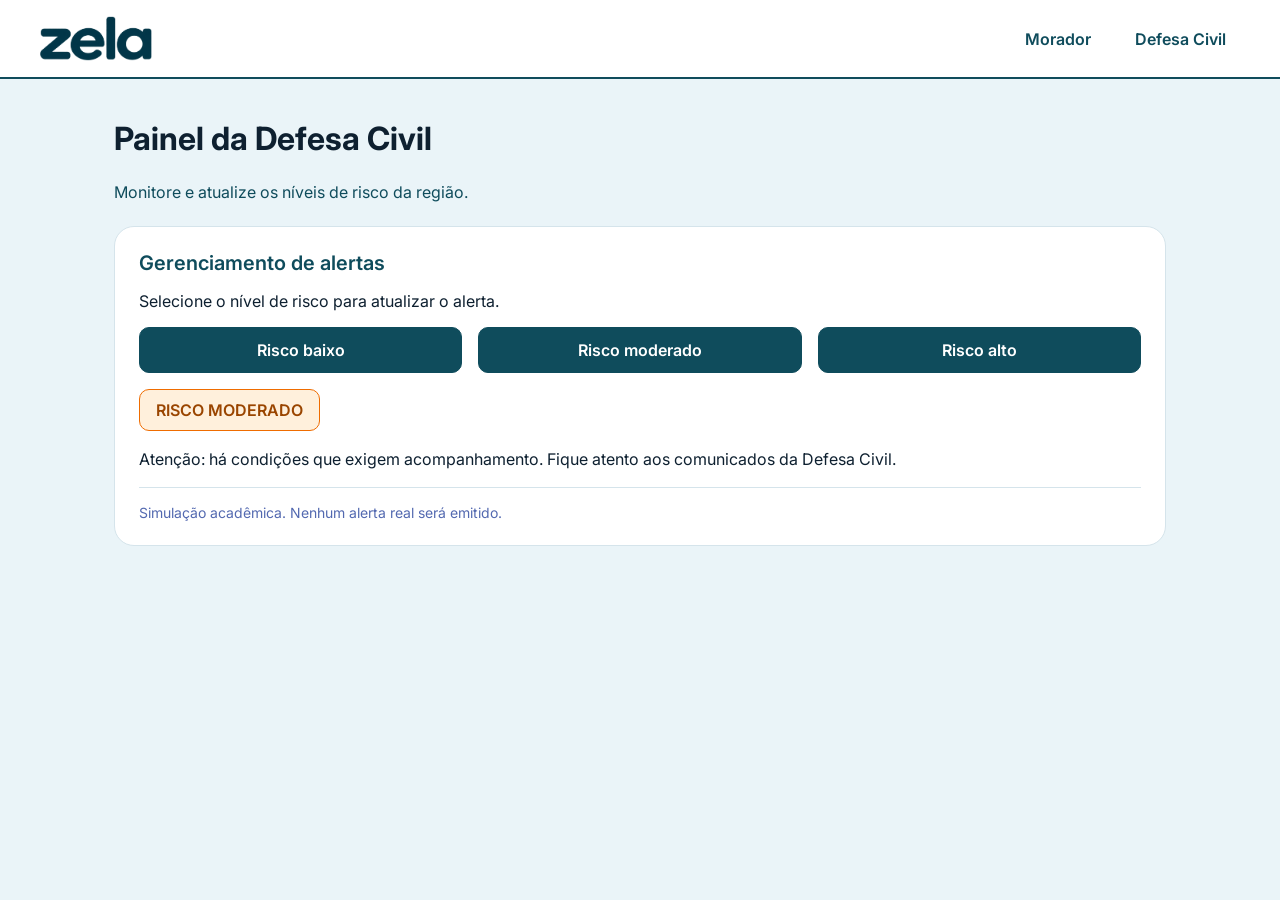
==== autoridade.html @ 82c98de3 "Implementação dos níveis de risco no painel da Defesa Civil" ====
<!DOCTYPE html>
<html lang="pt-BR">
<head>
    <meta charset="UTF-8">
    <meta name="viewport" content="width=device-width, initial-scale=1.0">
    <title>ZELA - Dashboard do Morador</title>
    <link rel="preconnect" href="https://fonts.googleapis.com">
    <link rel="preconnect" href="https://fonts.gstatic.com" crossorigin>
    <link href="https://fonts.googleapis.com/css2?family=Inter:wght@400;500;600;700&display=swap" rel="stylesheet">
    <link rel="stylesheet" href="css/style.css">
</head>

<body>

    <header class="cabecalho">
        <a href="index.html" class="cabecalho__marca">
            <img src="img/logo-zela.png" alt="ZELA" class="cabecalho__logo">
        </a>

        <nav class="cabecalho__navegacao">
            <a href="index.html" class="cabecalho__link">Morador</a>
            <a href="autoridade.html" class="cabecalho__link">Defesa Civil</a>
        </nav>
    </header>

    <main class="autoridade">

        <h1 class="autoridade__titulo">
            Painel da Defesa Civil
        </h1>

        <p class="autoridade__descricao">
            Monitore e atualize os níveis de risco da região.
        </p>

        <section class="gerenciamento">

            <h2 class="gerenciamento__titulo">
                Gerenciamento de alertas
            </h2>

            <p class="gerenciamento__descricao">
                Selecione o nível de risco para atualizar o alerta.
            </p>

            <button type="button" class="gerenciamento__botao" onclick="selecionarRiscoBaixo()">
                Risco baixo
            </button>

            <button type="button" class="gerenciamento__botao" onclick="selecionarRiscoModerado()">
                Risco moderado
            </button>

            <button type="button" class="gerenciamento__botao" onclick="selecionarRiscoAlto()">
                Risco alto
            </button>

            <p id="nivelRiscoAutoridade" class="gerenciamento__nivel">
                RISCO MODERADO
            </p>

            <p id="mensagemAlertaAutoridade" class="gerenciamento__mensagem">
                Atenção: há condições que exigem acompanhamento.
                Fique atento aos comunicados da Defesa Civil.
            </p>

            <p class="gerenciamento__aviso">
                Simulação acadêmica. Nenhum alerta real será emitido.
            </p>
        </section>

    </main>

<script src="js/autoridade.js"></script>


</body>
---- css/style.css ----
* {
    box-sizing: border-box;
}

body {
    margin: 0;
    background: #EAF4F8;
    color: #0E2030;
    font-family: 'Inter', Arial, sans-serif;
}

/* CABEÇALHO */

.cabecalho {
    display: flex;
    align-items: center;
    justify-content: space-between;
    padding: 16px 40px;
    background: #FFFFFF;
    border-bottom: 2px solid #0F4C5C;
    gap: 20px;
}

.cabecalho__marca {
    display: inline-flex;
    align-items: center;
    text-decoration: none;
}

.cabecalho__logo {
    height: 45px;
    width: auto;
    display: block;
}

.cabecalho__navegacao {
    display: flex;
    align-items: center;
    gap: 16px;
}

.cabecalho__link {
    color: #0F4C5C;
    font-size: 16px;
    font-weight: 600;
    text-decoration: none;
    padding: 10px 14px;
    border-radius: 8px;
}

.cabecalho__link:hover {
    background: #EAF4F8;
}

/* DASHBOARD DO MORADOR */

.morador {
    max-width: 1100px;
    margin: 0 auto;
    padding: 40px 24px;
    display: grid;
    grid-template-columns: 1fr;
    gap: 24px;
}

.morador__titulo {
    color: #0E2030;
    font-size: 32px;
    font-weight: 700;
    margin: 0;
}

.morador__descricao {
    color: #0F4C5C;
    font-size: 16px;
    margin: 0;
}

/* ALERTA DA REGIÃO */

.alerta {
    background: #FFFFFF;
    border: 1px solid #D5E4EB;
    border-radius: 20px;
    padding: 24px;
}

.alerta__titulo {
    color: #0F4C5C;
    font-size: 20px;
    font-weight: 600;
    margin: 0 0 16px;
}

.alerta__mensagem {
    color: #0E2030;
    font-size: 16px;
    line-height: 1.5;
    margin: 0;
}

/* NÍVEL DE RISCO */

.alerta__nivel {
    display: inline-block;
    background: #FFF0DC;
    color: #9A4500;
    border: 1px solid #EF6C00;
    border-radius: 10px;
    padding: 10px 16px;
    font-size: 16px;
    font-weight: 600;
    margin: 0 0 16px;
}

.alerta__aviso {
    color: #5369B0;
    font-size: 14px;
    border-top: 1px solid #D5E4EB;
    padding-top: 16px;
    margin: 20px 0 0;
}

/* CARD DE ROTAS E ABRIGOS */

.rotas {
    display: grid;
    grid-template-columns: 2fr auto auto 2fr;
    align-items: center;
    column-gap: 16px;
    row-gap: 8px;
    background: #FFFFFF;
    border: 1px solid #D5E4EB;
    border-radius: 20px;
    padding: 24px;
}

/* TÍTULO E DESCRIÇÃO DOS ABRIGOS */

.abrigos__titulo {
    grid-column: 1;
    grid-row: 1;
    color: #0F4C5C;
    font-size: 20px;
    font-weight: 600;
    margin: 0;
}

.abrigos__descricao {
    grid-column: 1;
    grid-row: 2;
    color: #0E2030;
    font-size: 14px;
    line-height: 1.5;
    margin: 0;
}

/* BOTÕES DOS ABRIGOS */

.abrigos__botao {
    background: #EAF4F8;
    color: #0F4C5C;
    border: 1px solid #0F4C5C;
    border-radius: 10px;
    padding: 12px 20px;
    font-family: inherit;
    font-size: 16px;
    font-weight: 600;
    cursor: pointer;
}

.abrigos__botao:hover {
    background: #D5E4EB;
}

.abrigos__botao--selecionado {
    background: #0F4C5C;
    color: #FFFFFF;
}

.abrigos__botao--selecionado:hover {
    background: #0E2030;
}

#botaoAbrigoA {
    grid-column: 2;
    grid-row: 1 / 3;
}

#botaoAbrigoB {
    grid-column: 3;
    grid-row: 1 / 3;
}

/* INFORMAÇÃO DO ABRIGO SELECIONADO */

.abrigos__informacao {
    grid-column: 4;
    grid-row: 1 / 3;
    background: #EAF4F8;
    border-left: 4px solid #0F4C5C;
    border-radius: 10px;
    padding: 12px;
    color: #0E2030;
    font-size: 14px;
    line-height: 1.5;
    margin: 0;
}

/* MAPA DE ROTAS */

.mapa {
    grid-column: 1 / -1;
    border-top: 1px solid #D5E4EB;
    padding-top: 20px;
    margin-top: 16px;
}

.mapa__imagem {
    width: 100%;
    max-width: 1150px;
    display: block;
    margin: 0 auto;
    border: 1px solid #D5E4EB;
    border-radius: 16px;
    box-shadow: 0 4px 12px rgba(14, 32, 48, 0.08);
}

.mapa__aviso {
    color: #5369B0;
    font-size: 14px;
    line-height: 1.5;
    margin: 16px 0 0;
}

/* PAINEL DA DEFESA CIVIL */

.autoridade {
    max-width: 1100px;
    margin: 0 auto;
    padding: 40px 24px;
    display: grid;
    gap: 24px;
}

.autoridade__titulo {
    color: #0E2030;
    font-size: 32px;
    font-weight: 700;
    margin: 0;
}

.autoridade__descricao {
    color: #0F4C5C;
    font-size: 16px;
    margin: 0;
}

/* GERENCIAMENTO DE ALERTAS */

.gerenciamento {
    background: #FFFFFF;
    border: 1px solid #D5E4EB;
    border-radius: 20px;
    padding: 24px;

    display: grid;
    grid-template-columns: 1fr 1fr 1fr;
    gap: 16px;
    align-items: center;
}

.gerenciamento__titulo {
    color: #0F4C5C;
    font-size: 20px;
    font-weight: 600;
    margin: 0;
}

.gerenciamento__descricao {
    color: #0E2030;
    font-size: 16px;
    margin: 0;
}

/* BOTÕES DE RISCO */

.gerenciamento__botao {
    background: #0F4C5C;
    color: #FFFFFF;
    border: 1px solid #0F4C5C;
    border-radius: 10px;
    padding: 12px 20px;
    font-family: inherit;
    font-size: 16px;
    font-weight: 600;
    cursor: pointer;
}

.gerenciamento__botao:hover {
    background: #0E2030;
}

/* ALERTA SELECIONADO */

.gerenciamento__nivel {
    background: #FFF0DC;
    color: #9A4500;
    border: 1px solid #EF6C00;
    border-radius: 10px;
    padding: 10px 16px;
    font-size: 16px;
    font-weight: 600;
    margin: 0;
}

.gerenciamento__mensagem {
    color: #0E2030;
    font-size: 16px;
    line-height: 1.5;
    margin: 0;
}

.gerenciamento__aviso {
    color: #5369B0;
    font-size: 14px;
    border-top: 1px solid #D5E4EB;
    padding-top: 16px;
    margin: 0;
    width: 100%;
}

.gerenciamento__titulo,
.gerenciamento__descricao,
.gerenciamento__nivel,
.gerenciamento__mensagem,
.gerenciamento__aviso {
    grid-column: 1 / -1;
}

.gerenciamento__nivel {
    justify-self: start;
}

.gerenciamento__nivel--baixo {
    background: #FFF8DB;
    color: #705400;
    border: 1px solid #F9A825;
}

.gerenciamento__nivel--moderado {
    background: #FFF0DC;
    color: #9A4500;
    border: 1px solid #EF6C00;
}

.gerenciamento__nivel--alto {
    background: #FCE8E8;
    color: #A31E1E;
    border: 1px solid #C62828;
}
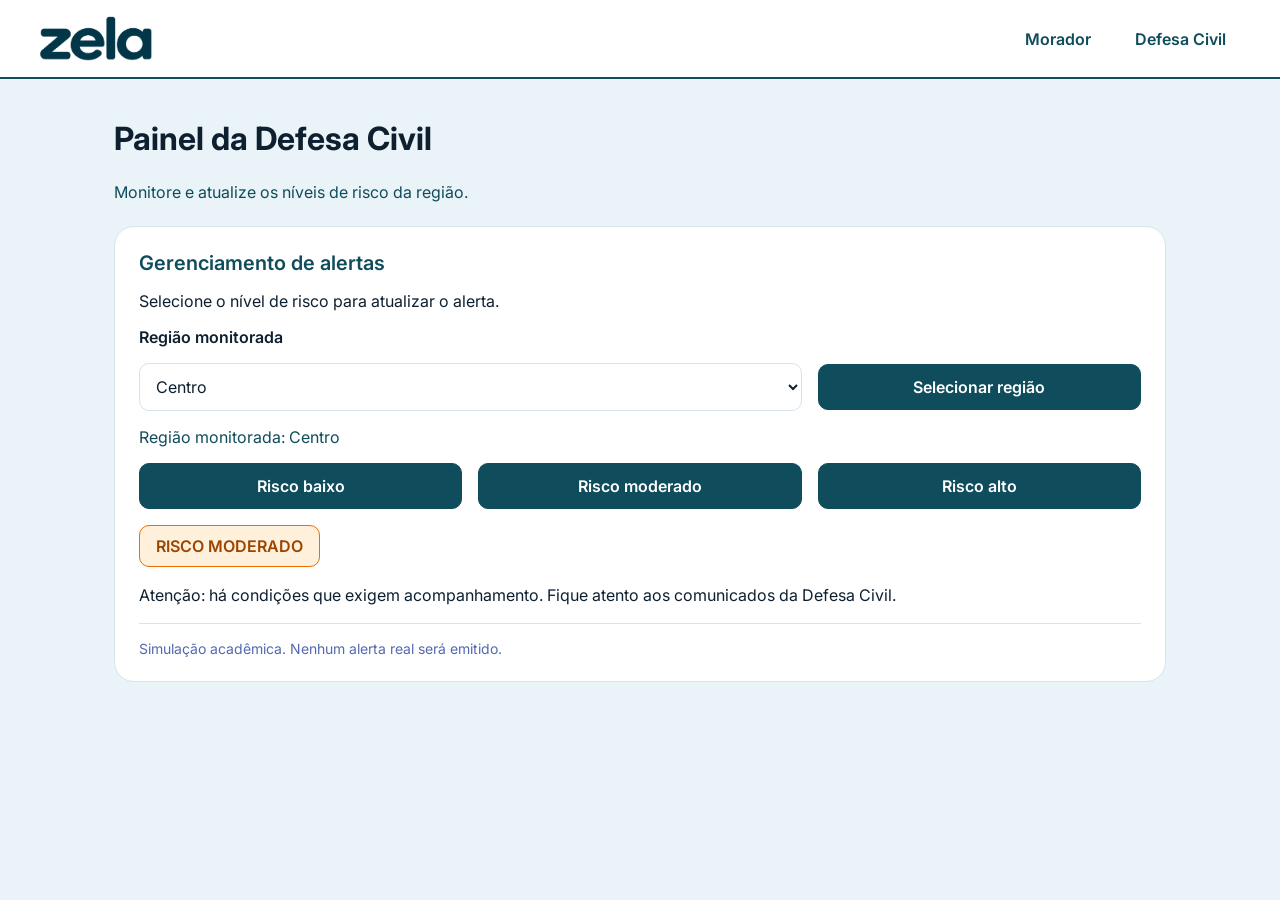
==== commit 6ec23324: "Implementa seleção da região monitorada." ====
--- a/autoridade.html
+++ b/autoridade.html
@@ -42,16 +42,34 @@
             <p class="gerenciamento__descricao">
                 Selecione o nível de risco para atualizar o alerta.
             </p>
+            
+            <label for="regiaoMonitorada" class="gerenciamento__rotulo">
+                Região monitorada
+            </label>
 
-            <button type="button" class="gerenciamento__botao" onclick="selecionarRiscoBaixo()">
+            <select id="regiaoMonitorada" class="gerenciamento__selecao">
+                <option value="Centro">Centro</option>
+                <option value="Zona Norte">Zona Norte</option>
+                <option value="Zona Sul">Zona Sul</option>
+            </select>
+
+            <button type="button" class="gerenciamento__botao gerenciamento__confirmar" onclick="atualizarRegiao()">
+                Selecionar região
+            </button>
+
+            <p id="mensagemRegiao" class="gerenciamento__regiao">
+                Região monitorada: Centro
+            </p>
+
+            <button type="button" class="gerenciamento__botao" onclick="selecionarRisco('baixo')">
                 Risco baixo
             </button>
 
-            <button type="button" class="gerenciamento__botao" onclick="selecionarRiscoModerado()">
+            <button type="button" class="gerenciamento__botao" onclick="selecionarRisco('moderado')">
                 Risco moderado
             </button>
 
-            <button type="button" class="gerenciamento__botao" onclick="selecionarRiscoAlto()">
+            <button type="button" class="gerenciamento__botao" onclick="selecionarRisco('alto')">
                 Risco alto
             </button>
 
--- a/css/style.css
+++ b/css/style.css
@@ -284,6 +284,35 @@
     margin: 0;
 }
 
+.gerenciamento__rotulo {
+    grid-column: 1 / -1;
+    font-size: 16px;
+    font-weight: 600;
+    color: #0E2030;
+}
+
+.gerenciamento__selecao {
+    grid-column: 1 / 3;
+    padding: 12px;
+    font-size: 16px;
+    font-family: inherit;
+    border: 1px solid #D5E4EB;
+    border-radius: 10px;
+    background: #FFFFFF;
+    color: #0E2030;
+}
+
+.gerenciamento__confirmar {
+    grid-column: 3;
+}
+
+.gerenciamento__regiao {
+    grid-column: 1 / -1;
+    margin: 0;
+    color: #0F4C5C;
+}
+
+
 /* BOTÕES DE RISCO */
 
 .gerenciamento__botao {
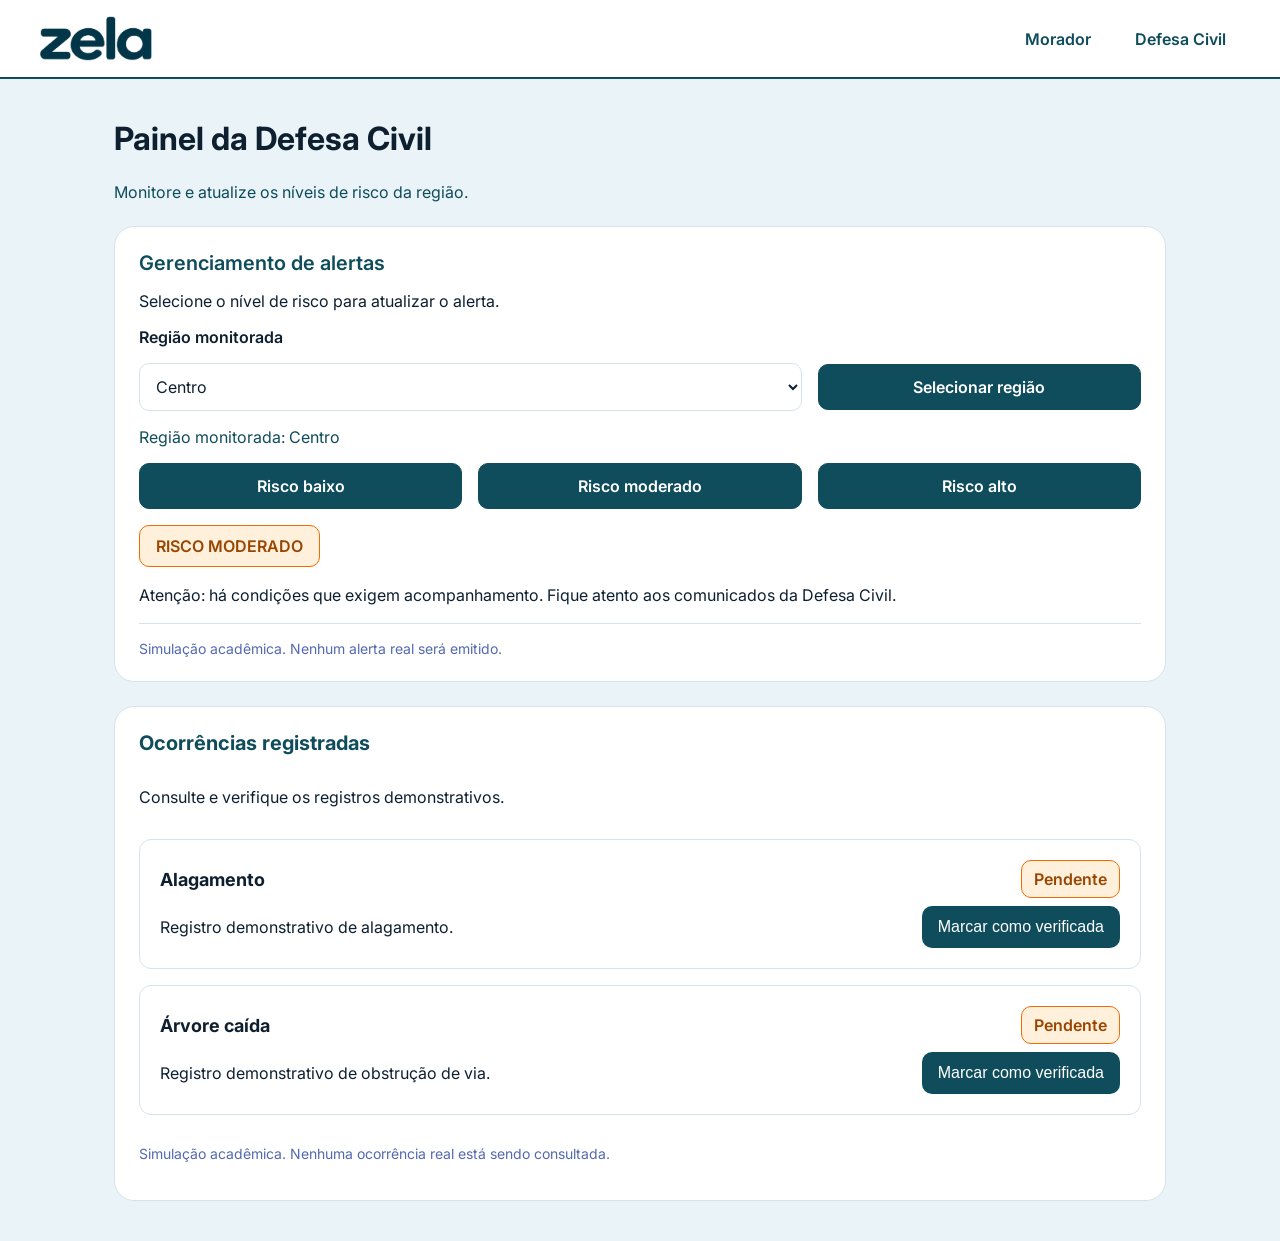
==== commit 39c9cb87: "Implementação do gerenciamento de ocorrências" ====
--- a/autoridade.html
+++ b/autoridade.html
@@ -87,6 +87,49 @@
             </p>
         </section>
 
+        <section class="ocorrencias">
+            <h2>Ocorrências registradas</h2>
+            <p>Consulte e verifique os registros demonstrativos.</p>
+
+            <article class="ocorrencias__item">
+                <h3>Alagamento</h3>
+
+                <p id="statusOcorrencia1" class="ocorrencias__status ocorrencias__status--pendente">
+                    Pendente
+                </p>
+
+                <p class="ocorrencias__descricao">
+                Registro demonstrativo de alagamento.
+                </p>
+
+                <button id="botaoOcorrencia1" class="ocorrencias__botao" type="button"
+                onclick="verificarOcorrencia(1)">
+                    Marcar como verificada
+                </button>
+            </article>
+
+            <article class="ocorrencias__item">
+                <h3>Árvore caída</h3>
+
+                <p id="statusOcorrencia2" class="ocorrencias__status ocorrencias__status--pendente">
+                    Pendente
+                </p>
+
+                <p class="ocorrencias__descricao">
+                    Registro demonstrativo de obstrução de via.
+                </p>
+
+                <button id="botaoOcorrencia2" class="ocorrencias__botao" type="button"
+                onclick="verificarOcorrencia(2)">
+                    Marcar como verificada
+                </button>
+            </article>
+
+            <p class="ocorrencias__aviso">
+                Simulação acadêmica. Nenhuma ocorrência real está sendo consultada.
+            </p>
+        </section>
+
     </main>
 
 <script src="js/autoridade.js"></script>
--- a/css/style.css
+++ b/css/style.css
@@ -311,7 +311,6 @@
     margin: 0;
     color: #0F4C5C;
 }
-
 
 /* BOTÕES DE RISCO */
 
@@ -389,3 +388,83 @@
     color: #A31E1E;
     border: 1px solid #C62828;
 }
+
+/* OCORRÊNCIAS */
+
+.ocorrencias {
+    background: #FFFFFF;
+    border: 1px solid #D5E4EB;
+    border-radius: 20px;
+    padding: 24px;
+
+    display: grid;
+    gap: 16px;
+}
+
+.ocorrencias h2 {
+    color: #0F4C5C;
+    font-size: 20px;
+}
+
+.ocorrencias__item {
+    display: grid;
+    grid-template-columns: 1fr auto;
+    align-items: center;
+    gap: 8px 12px;
+
+    border: 1px solid #D5E4EB;
+    border-radius: 12px;
+    padding: 20px;
+}
+
+.ocorrencias__item h3 {
+    font-size: 18px;
+    color: #0E2030;
+}
+
+.ocorrencias__descricao {
+    grid-column: 1;
+    margin: 0;
+}
+
+.ocorrencias__status {
+    grid-column: 2;
+    padding: 8px 12px;
+    border-radius: 10px;
+    font-weight: 600;
+    justify-self: end;
+    margin: 0;
+}
+
+.ocorrencias__status--pendente {
+    background: #FFF0DC;
+    color: #9A4500;
+    border: 1px solid #EF6C00;
+}
+
+.ocorrencias__status--verificada {
+    background: #E7F5E8;
+    color: #2E7D32;
+    border: 1px solid #2E7D32;
+}
+
+.ocorrencias__botao {
+    grid-column: 2;
+    background: #0F4C5C;
+    color: #FFFFFF;
+    border: none;
+    border-radius: 10px;
+    padding: 12px 16px;
+    font-size: 16px;
+    cursor: pointer;
+}
+
+.ocorrencias__aviso {
+    font-size: 14px;
+    color: #5369B0;
+}
+
+.ocorrencias h2,
+.ocorrencias__item h3 {
+    margin: 0;
+}
